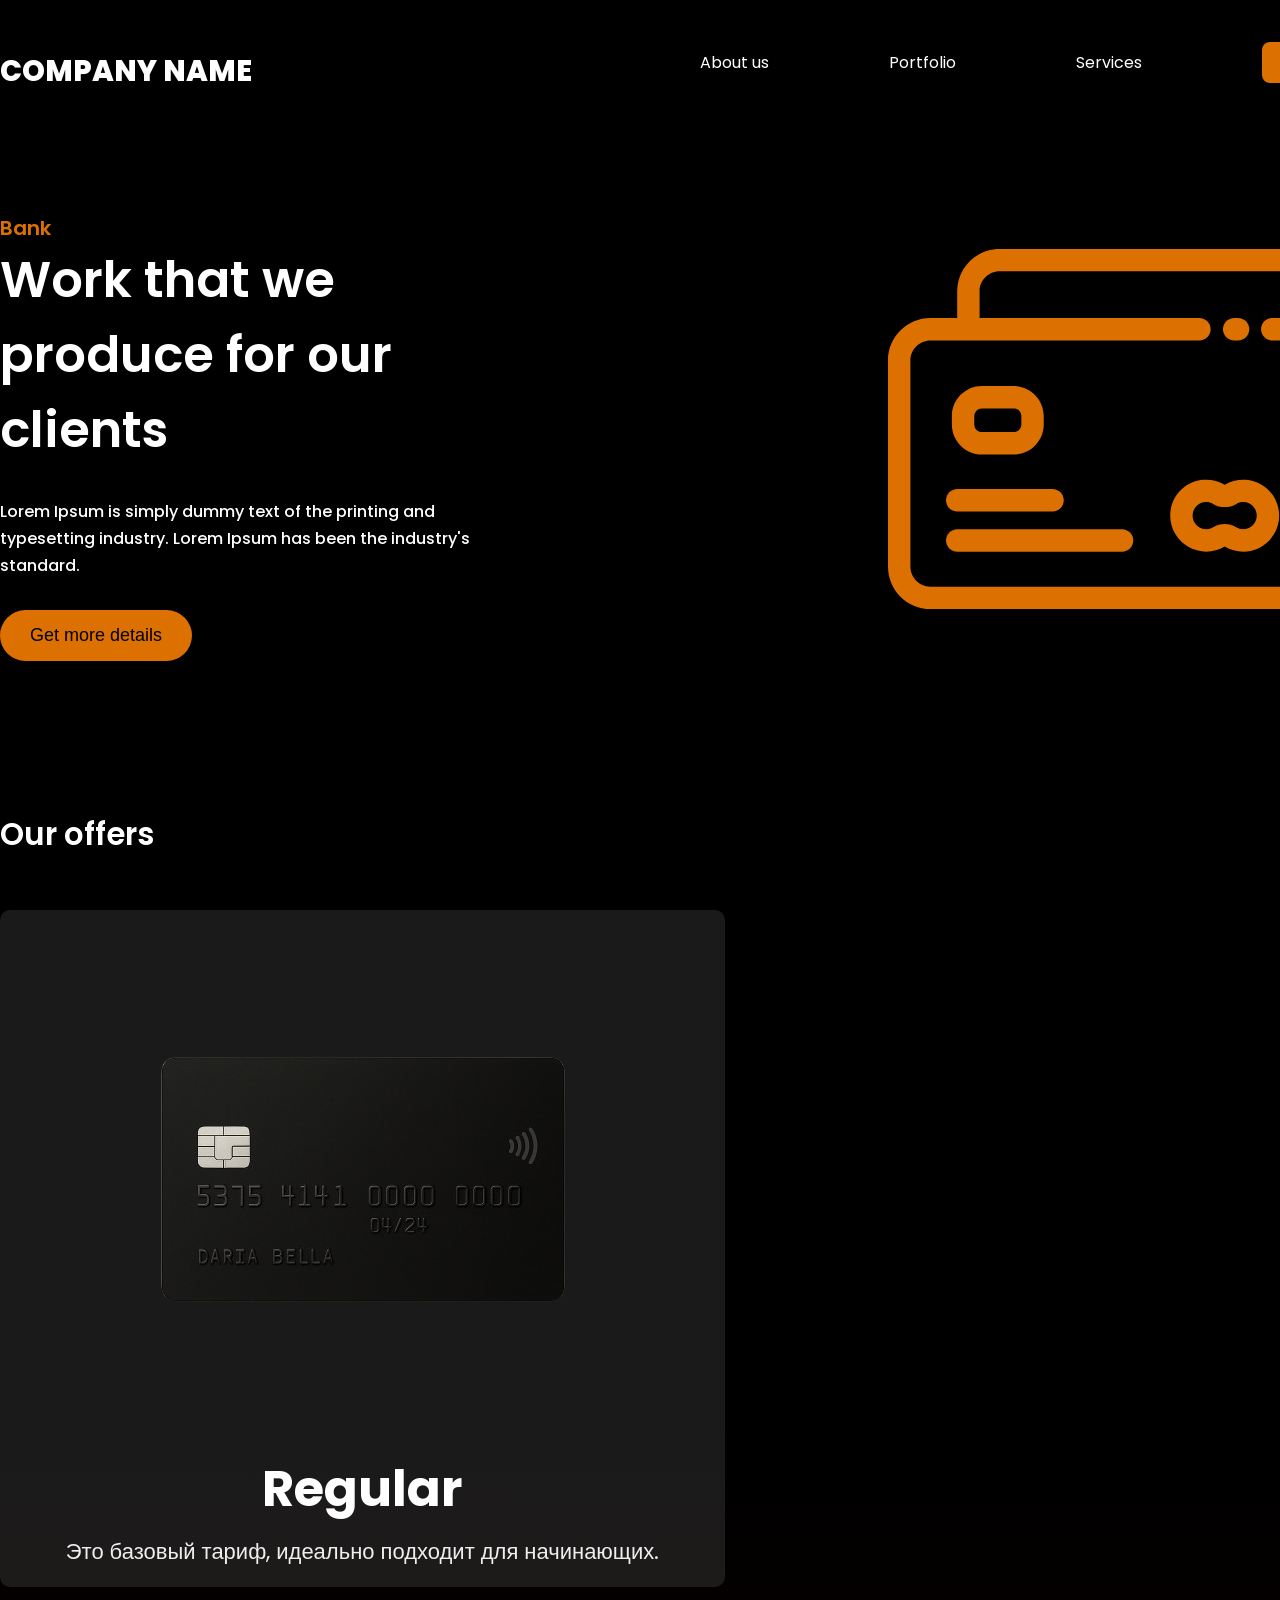
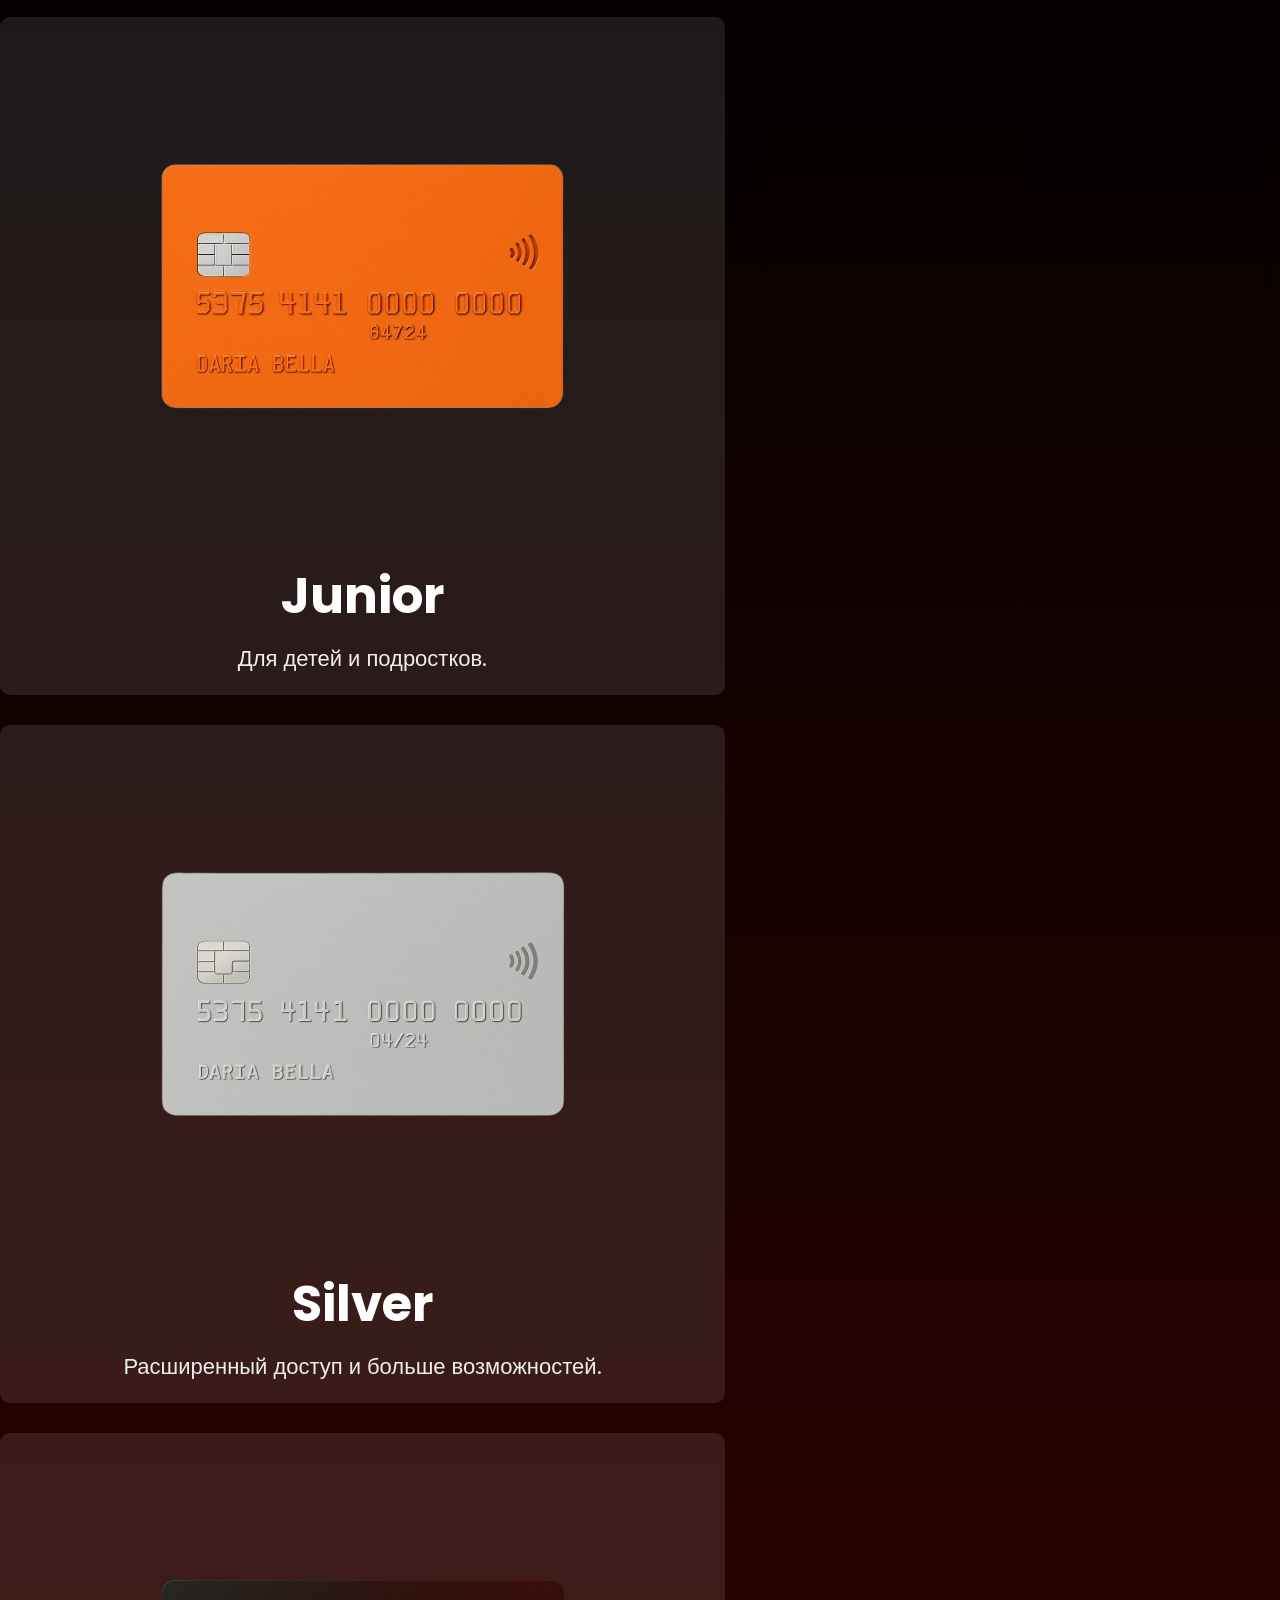
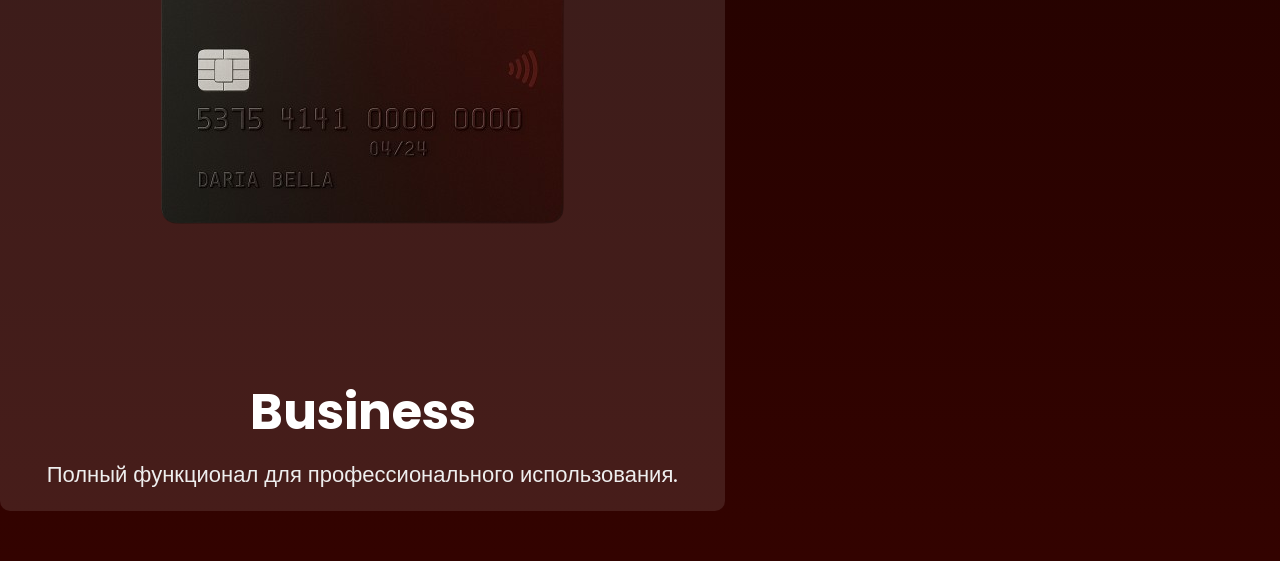
==== index.html @ dab97b16 "first comm" ====
<!DOCTYPE html>
<html lang="en">
<head>
    <meta charset="UTF-8">
    <meta name="viewport" content="width=device-width, initial-scale=1.0">
    <title>Name</title>
    <link rel="stylesheet" href="css/style.css">
</head>

<body>
    <div class="wrapper">
        <header class="container">
            <span class="logo">Company Name</span>
            <nav>
                <ul>
                    <!-- <li class="active"><a href="#">Home</a></li> -->
                    <li>
                        <a href="#">About us</a>
                        <ul class="dropdown">
                          <li><a href="#">Our Team</a></li>
                          <li><a href="#">Our History</a></li>
                        </ul>
                      </li>
                      <li>
                        <a href="#">Portfolio</a>
                        <ul class="dropdown">
                          <li><a href="#">Web</a></li>
                          <li><a href="#">Mobile</a></li>
                          <li><a href="#">Design</a></li>
                        </ul>
                      </li>
                      <li>
                        <a href="#">Services</a>
                        <ul class="dropdown">
                          <li><a href="#">Consulting</a></li>
                          <li><a href="#">Support</a></li>
                        </ul>
                      </li>
                      
                    <li class="btn"><a href="login.html">Login/Sign up</a></li>
                </ul>
            </nav>
        </header>

        <div class="hero container">
            <div class="hero--info">
                <h2>Bank</h2>
                <h1>Work that we
                    produce for our
                    clients</h1>
                <p>Lorem Ipsum is simply dummy text of the printing and
                    typesetting industry. Lorem Ipsum has been the industry's
                    standard.</p>
                <button class="btn">Get more details</button>
            </div>
            <img src="img/picture4.svg" alt="">
        </div>
        <div class="container trending">
            <a href="#" class="see-all">SEE ALL</a>
            <h3>Our offers</h3>
            

            <div class="cards">
                <div class="block">
                  <img src="img/11.png" alt="">
                  <h3>Regular</h3>
                  <p>Это базовый тариф, идеально подходит для начинающих.</p>
                </div>
                <div class="block">
                  <img src="img/12.png" alt="">
                  <h3>Junior</h3>
                  <p>Для детей и подростков.</p>
                </div>
                <div class="block">
                  <img src="img/13.png" alt="">
                  <h3>Silver</h3>
                  <p>Расширенный доступ и больше возможностей.</p>
                </div>
                <div class="block">
                  <img src="img/14.png" alt="">
                  <h3>Business</h3>
                  <p>Полный функционал для профессионального использования.</p>
                </div>
            </div>              
        </div>
    </div>
</body>

</html>
---- css/style.css ----
@import url('https://fonts.googleapis.com/css2?family=Poppins:ital,wght@0,100;0,200;0,300;0,400;0,500;0,600;0,700;0,800;0,900;1,100;1,200;1,300;1,400;1,500;1,600;1,700;1,800;1,900&display=swap');

* {
    margin: 0;
    padding: 0;
}

body {
    font-family: 'Poppins', sans-serif;
    font-weight: 400;
    color: #fff;
    font-size: 16px;
}

a {
    text-decoration: none;
}

img {
    max-width: 100%;
}

.wrapper {
    background: linear-gradient(180deg,rgb(0, 0, 0) 38%, rgba(51, 3, 0, 1) 100%);    
    width: 100%;
}

.container {
    width: 1400px;
    margin: 0 auto;
}

header {
    padding: 50px 0;
}

header .logo {
    text-transform: uppercase;
    font-size: 29px;
    font-weight: 800;
}

header nav {
    float: right;
    width: 50%;
}

header nav ul {
    list-style: none;
    display: flex;
    justify-content: space-between;
    z-index: 2;
    position: relative;
}

header nav ul li {
    display: inline-block;
    position: relative;
}

header nav ul li a {
    color: #fff;
    transition: color 0.3s ease;
}

header nav ul li:hover a {
    color: #DC7000;
  }

header nav ul li.active a {
    position: relative;
    text-decoration: none;
    overflow: hidden;
}


header nav ul li:not(.active):not(.btn) a {
    position: relative;
    text-decoration: none;
    overflow: hidden;
}

header nav ul li.btn a {
    background: #DC7000;
    padding: 9px 17px;
    border-radius: 8px;
    transition: all 0.3s ease-in-out;
    color: #000000;
}

header nav ul li.btn a:hover {
    background: #330300;
    color: #DC7000;
}

header nav ul li .dropdown {
    display: none;
    position: absolute;
    top: 100%;
    left: 50%;
    transform: translateX(-50%);
    background: rgba(26, 26, 26, 0.9); /* Размытие */
    border-radius: 12px;
    padding: 12px 0;
    min-width: 200px;
    box-shadow: 0 6px 12px rgba(0, 0, 0, 0.3);
    backdrop-filter: blur(8px);
    opacity: 0;
    visibility: hidden;
    transition: all 0.4s ease-in-out;
    text-align: center;
}


  

header nav ul li:hover .dropdown {
    display: block;
    opacity: 1;
    visibility: visible;
}


  
header nav ul li .dropdown li {
    display: block;
}
  
header nav ul li .dropdown li a {
    display: block;
    padding: 12px 22px;
    font-weight: 500;
    color: #fff;
    transition: background 0.3s ease, color 0.3s ease;
    border-radius: 8px;
    text-align: center;
}


  
header nav ul li .dropdown li a:hover {
    background: #DC7000;
    color: #000;
}



.hero {
    padding-bottom: 100px;
    position: relative;
    z-index: 1;
}

.hero--info {
    width: 530px;
    padding-top: 70px;
}

.hero--info h2 {
    color: #DC7000;
    font-size: 20px;
    font-weight: 600;
}

.hero--info h1 {
    font-size: 50px;
    font-weight: 600;
}

.hero--info p {
    font-weight: 500;
    line-height: 170%;
    margin: 30px 0;
}

.hero--info .btn {
    background: #DC7000;
    color: #000000;
    border-radius: 30px;
    padding: 15px 30px;
    border: 0;
    transition: all 0.3s ease;
    font-size: 18px;
}

.hero--info .btn:hover {
    cursor: pointer;
    transform: scale(1.1);
    background: #330300;
    color: #DC7000;
    
}

.hero img {
    position: absolute;
    top: 30px;
    right: 0;
}


.trending {
    padding-top: 50px;
}

.trending h3 {
    font-weight: 600;
    font-size: 31px;
}

.trending .see-all {
    color: #fff;
    background: #25211D;
    border-radius: 5px;
    padding: 12px 23px;
    float: right;
    display: block;
    transition: all 0.3s ease;
}

.trending .see-all:hover {
    transform: scale(1.1);
}

.trending .cards {
    display: flex;
    flex-wrap: wrap; 
    justify-content: space-between;
    gap: 30px; 
    width: 100%;
    padding: 50px 0;
}

.cards .block {
    flex: 0 1 calc(50% - 15px); 
    background-color: rgba(255, 255, 255, 0.1);
    padding: 20px;
    border-radius: 10px;
    text-align: center;
}

.cards .block h3 {
    font-size: 50px;
    font-weight: 700;
    margin: 15px 0 10px;
    color: #fff;
    text-align: center;
}

.cards .block p {
    margin-top: 10px;
    font-size: 22px; 
    color: #eee;
    line-height: 1.4;
}
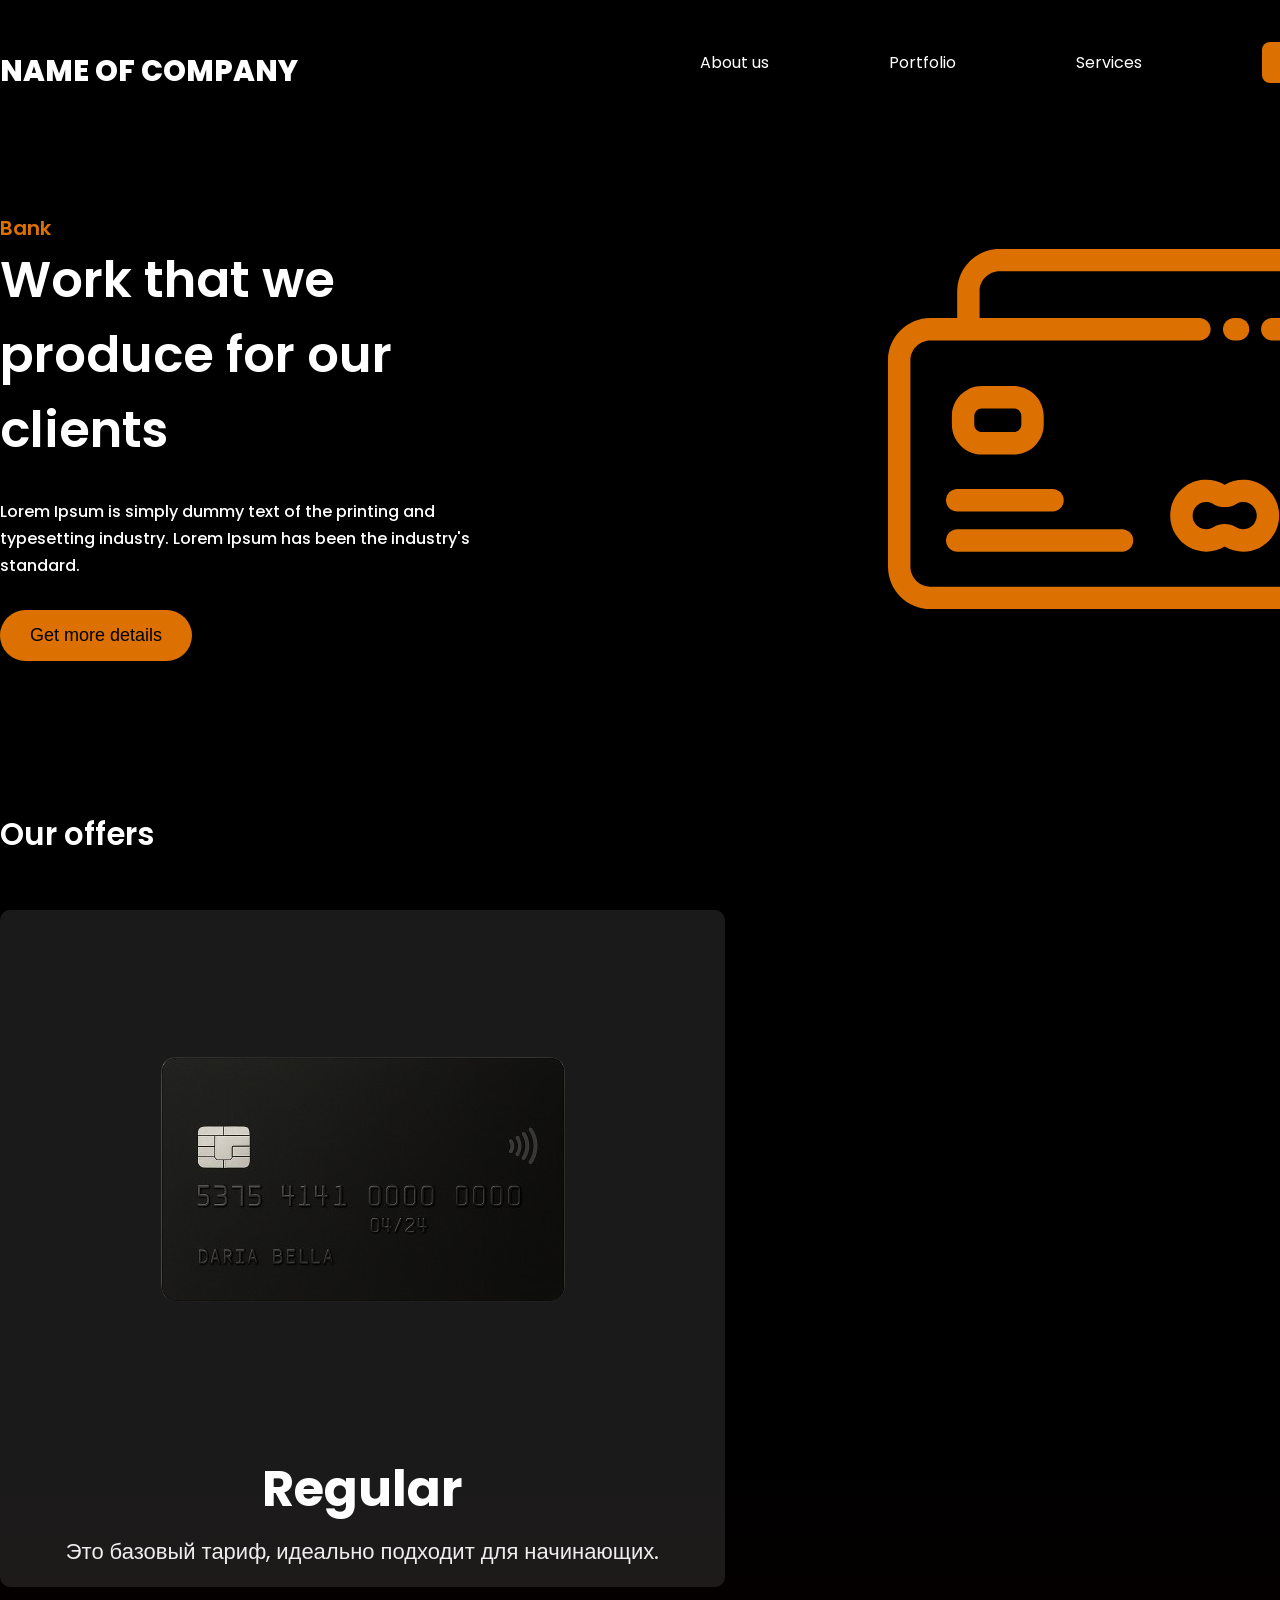
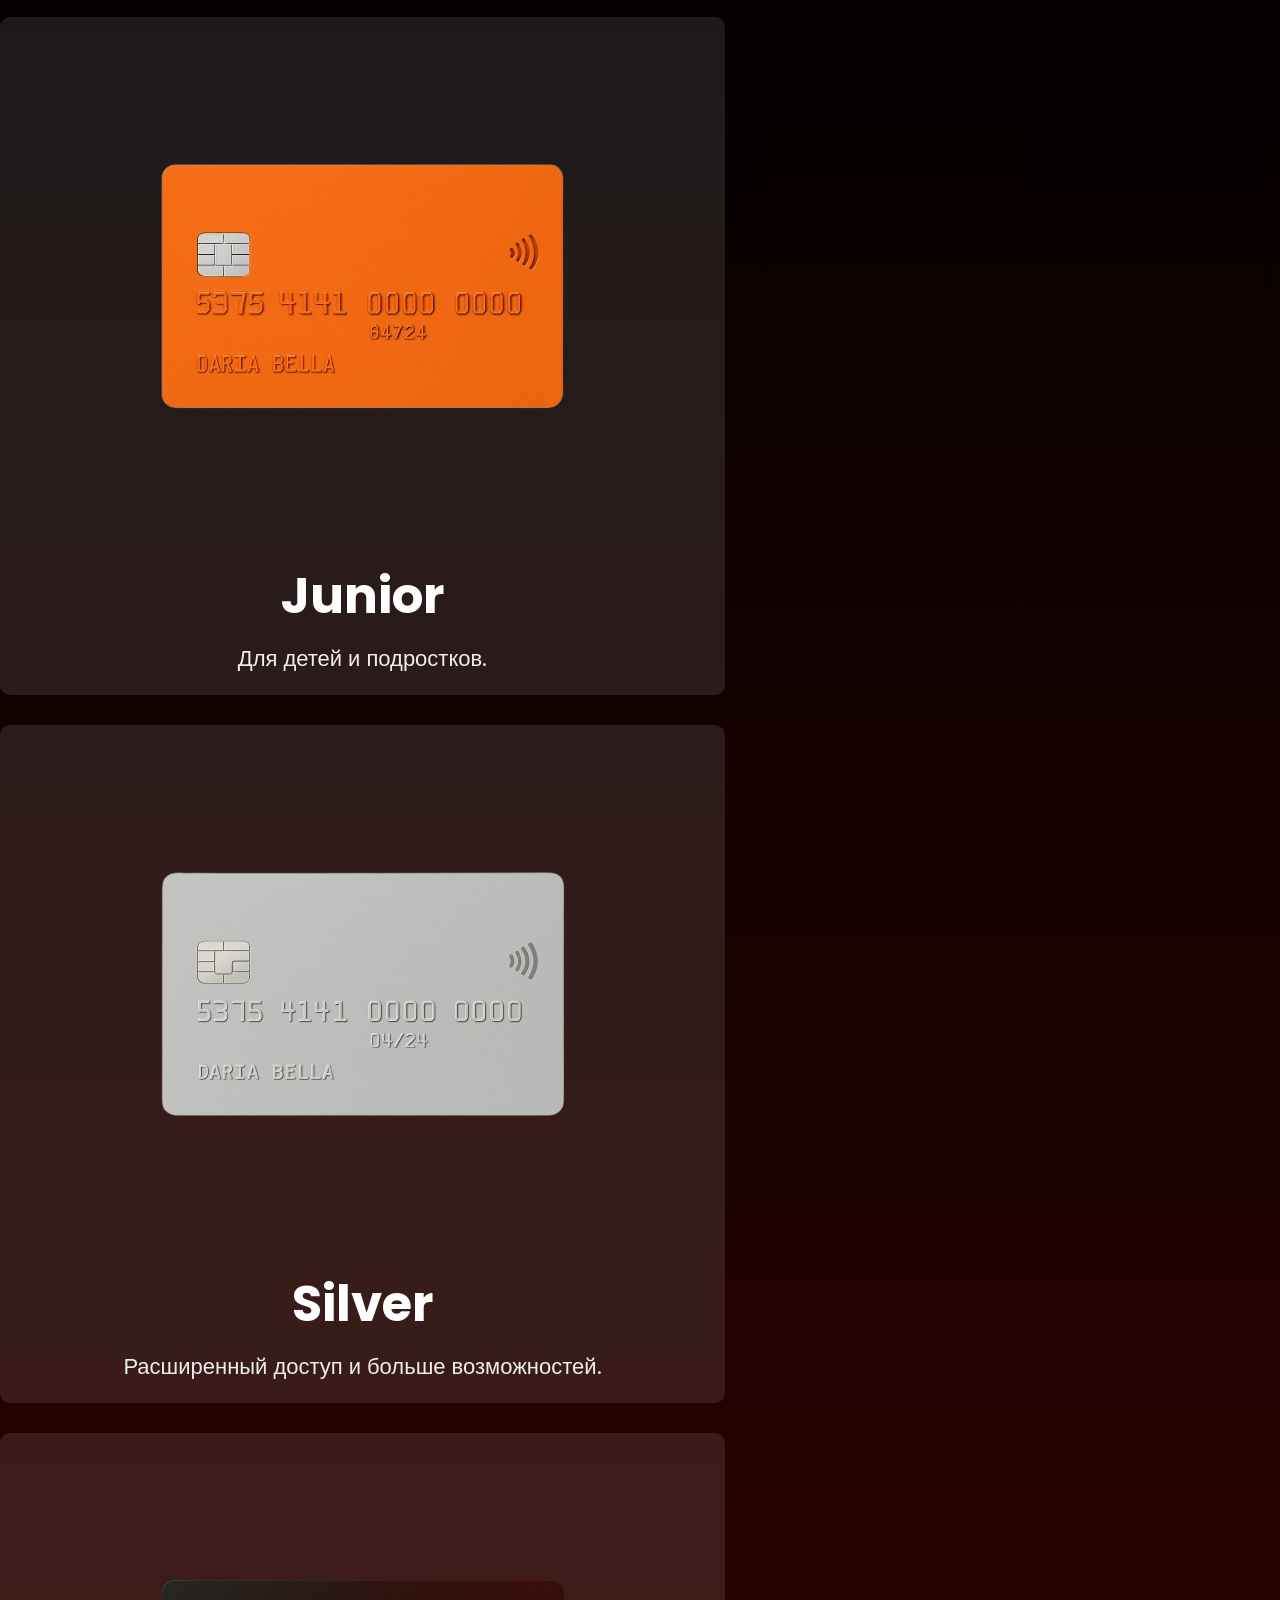
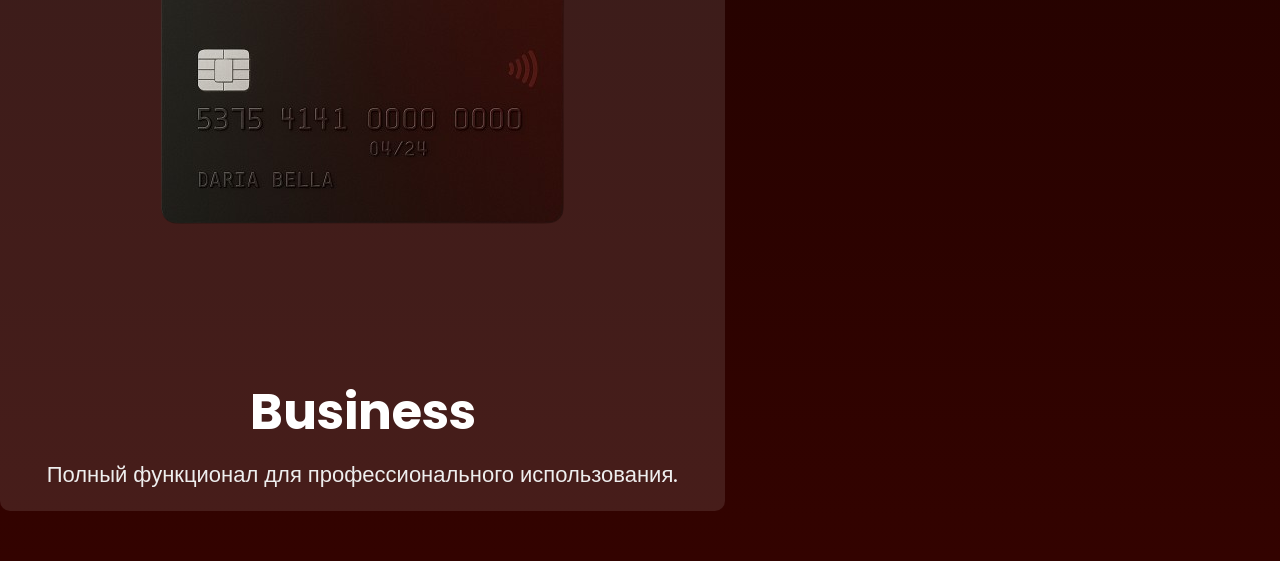
==== commit 854a0846: "latest" ====
--- a/index.html
+++ b/index.html
@@ -10,7 +10,7 @@
 <body>
     <div class="wrapper">
         <header class="container">
-            <span class="logo">Company Name</span>
+            <span class="logo">Name of Company</span>
             <nav>
                 <ul>
                     <!-- <li class="active"><a href="#">Home</a></li> -->
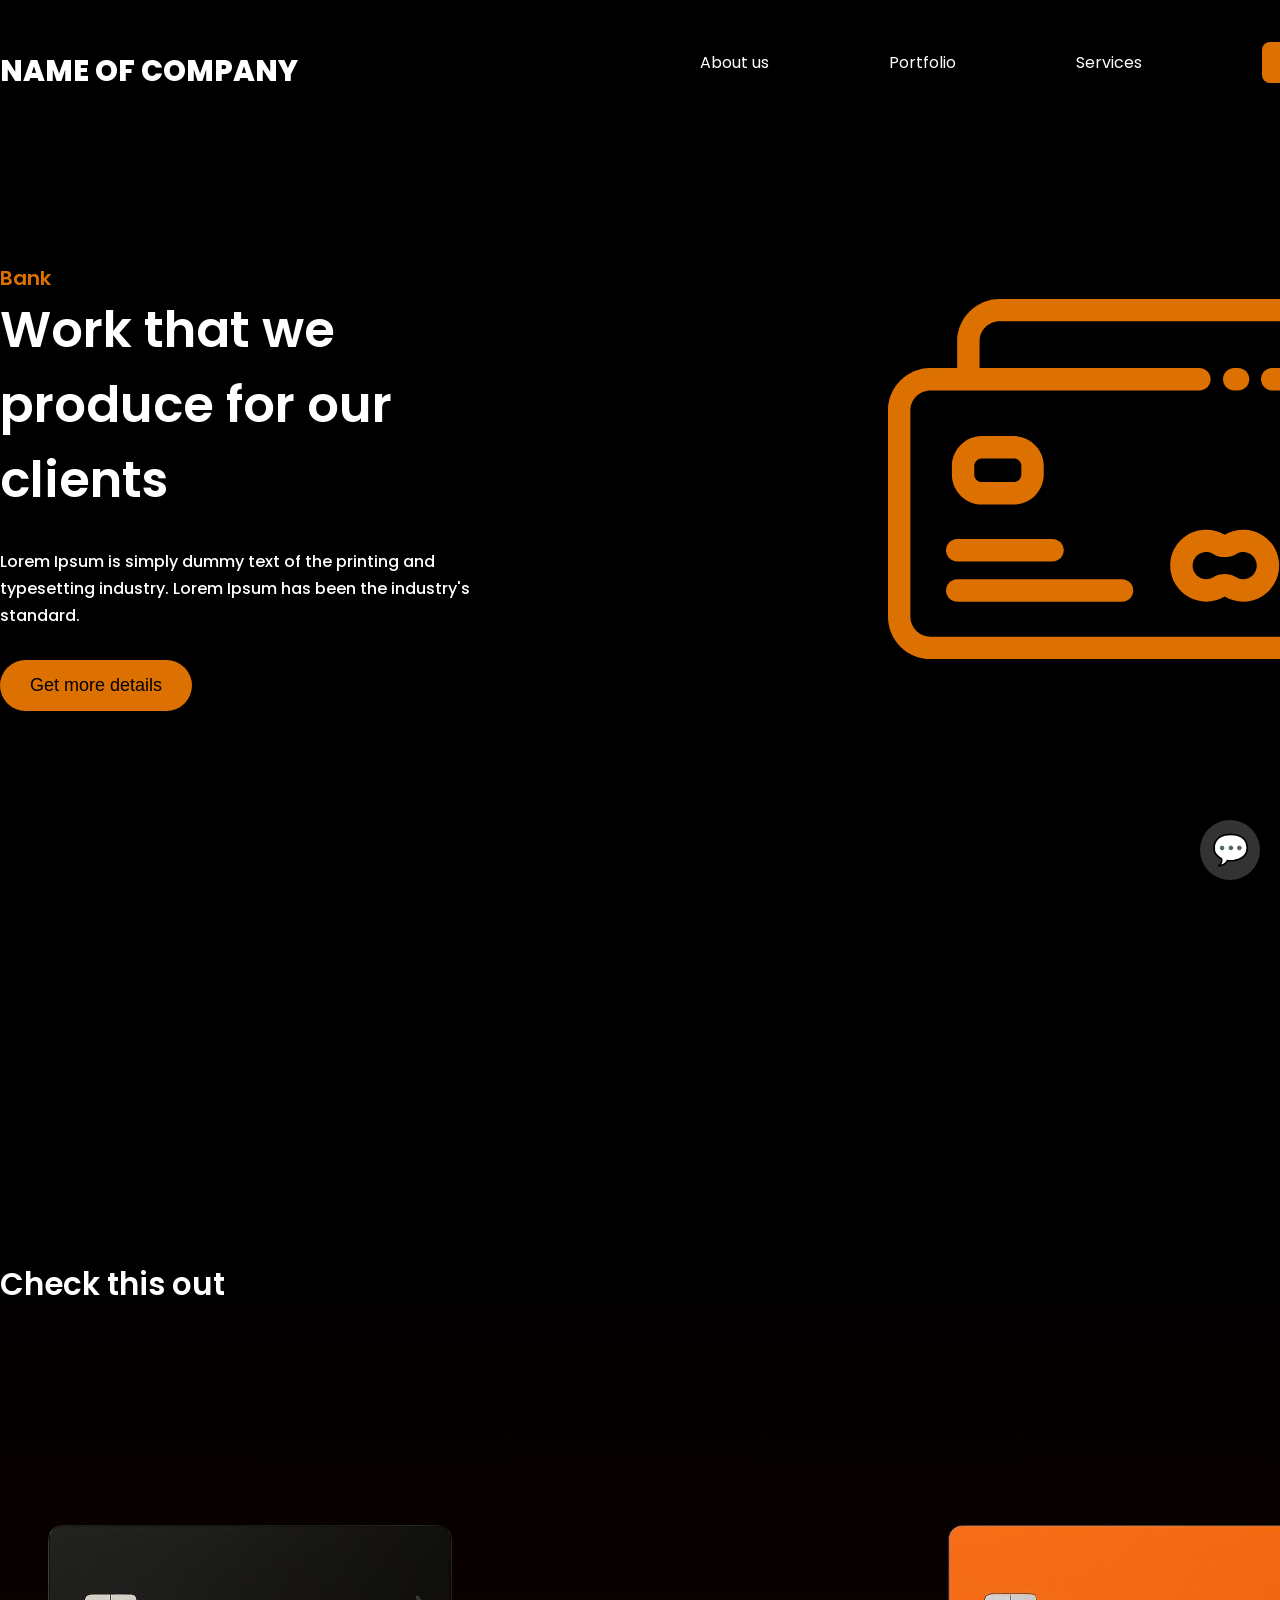
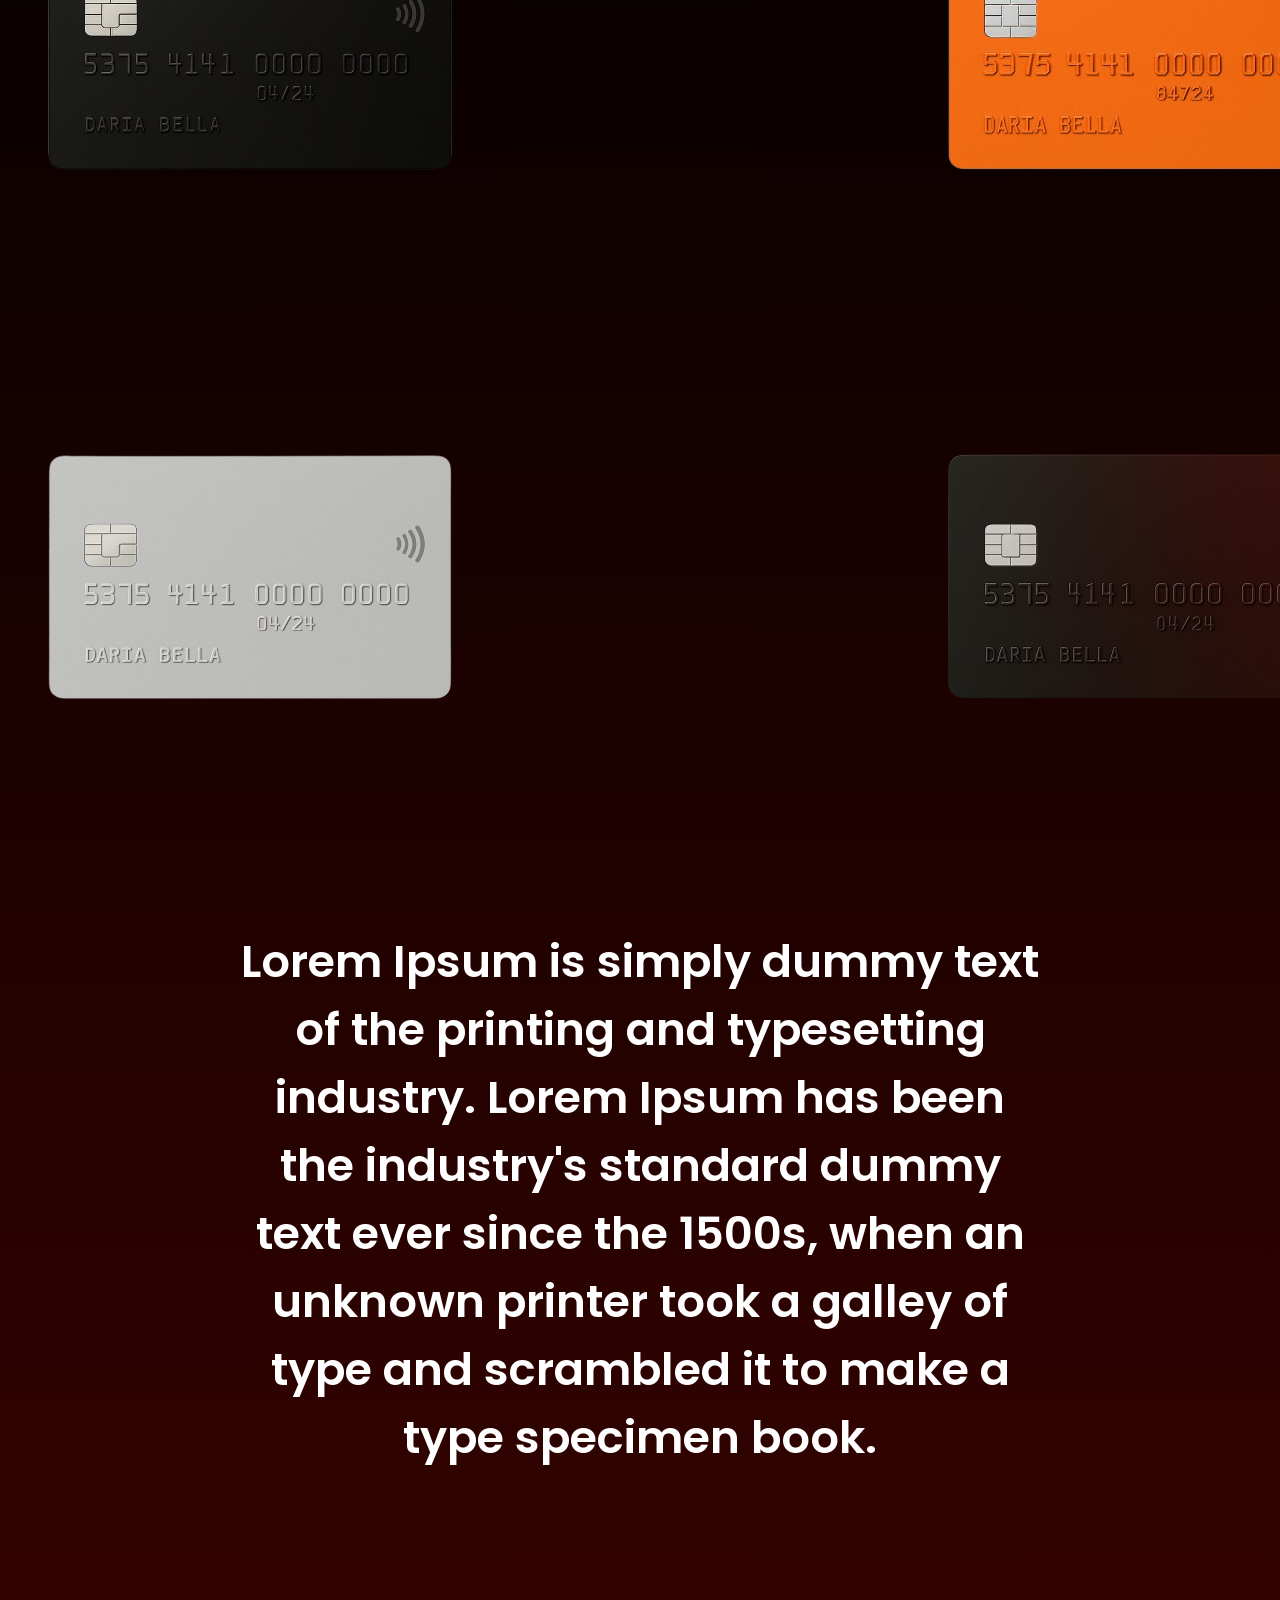
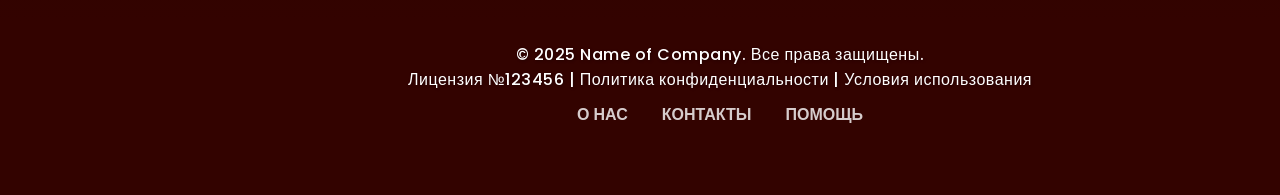
==== commit 222caa74: "Update" ====
--- a/index.html
+++ b/index.html
@@ -13,7 +13,6 @@
             <span class="logo">Name of Company</span>
             <nav>
                 <ul>
-                    <!-- <li class="active"><a href="#">Home</a></li> -->
                     <li>
                         <a href="#">About us</a>
                         <ul class="dropdown">
@@ -37,12 +36,12 @@
                         </ul>
                       </li>
                       
-                    <li class="btn"><a href="login.html">Login/Sign up</a></li>
+                    <li class="btn"><a id="accountButton" href="login.html">Login/Sign up</a></li>
                 </ul>
             </nav>
         </header>
 
-        <div class="hero container">
+        <div style="margin-top: 50px;" class="hero container">
             <div class="hero--info">
                 <h2>Bank</h2>
                 <h1>Work that we
@@ -51,39 +50,51 @@
                 <p>Lorem Ipsum is simply dummy text of the printing and
                     typesetting industry. Lorem Ipsum has been the industry's
                     standard.</p>
-                <button class="btn">Get more details</button>
+                <button style="margin-bottom: 400px;" class="btn">Get more details</button>
             </div>
             <img src="img/picture4.svg" alt="">
         </div>
         <div class="container trending">
-            <a href="#" class="see-all">SEE ALL</a>
-            <h3>Our offers</h3>
+            <a href="cards.html" class="see-all">SEE ALL</a>
+            <h3>Check this out</h3>
             
 
             <div class="cards">
-                <div class="block">
-                  <img src="img/11.png" alt="">
-                  <h3>Regular</h3>
-                  <p>Это базовый тариф, идеально подходит для начинающих.</p>
-                </div>
-                <div class="block">
-                  <img src="img/12.png" alt="">
-                  <h3>Junior</h3>
-                  <p>Для детей и подростков.</p>
-                </div>
-                <div class="block">
-                  <img src="img/13.png" alt="">
-                  <h3>Silver</h3>
-                  <p>Расширенный доступ и больше возможностей.</p>
-                </div>
-                <div class="block">
-                  <img src="img/14.png" alt="">
-                  <h3>Business</h3>
-                  <p>Полный функционал для профессионального использования.</p>
-                </div>
+                <img src="img/11.png" alt="Regular">
+                <img src="img/12.png" alt="Junior">
+                <img src="img/13.png" alt="Silver">
+                <img src="img/14.png" alt="Business">
             </div>              
         </div>
+        <div class="container big-text">
+          <p style="margin-bottom: 100px;" >Lorem Ipsum is simply dummy text of the printing and typesetting industry. 
+            Lorem Ipsum has been the industry's standard dummy text ever since the 1500s, 
+            when an unknown printer took a galley of type and scrambled it to make a type 
+            specimen book.</p>
+        </div>
+      
     </div>
+    <script src="js/script.js"></script>
+    <a href="support.html" class="floating-button">💬</a>
+    <footer class="footer">
+      <div class="container">
+          <div class="footer-content">
+              <p>&copy; 2025 Name of Company. Все права защищены.</p>
+              <p>Лицензия №123456 | <a style="color: white;" href="privacy.html">Политика конфиденциальности</a> | <a style="color: white;" href="terms.html">Условия использования</a></p>
+          </div>
+          <div class="footer-links">
+              <a href="#">О нас</a>
+              <a style="margin-left: 30px;" href="#">Контакты</a>
+              <a style="margin-left: 30px;" href="#">Помощь</a>
+          </div>
+          <div class="social-links">
+              <a href="#"><i class='bx bxl-facebook'></i></a>
+              <a href="#"><i class='bx bxl-twitter'></i></a>
+              <a href="#"><i class='bx bxl-linkedin'></i></a>
+          </div>
+      </div>
+  </footer>
+  
 </body>
 
 </html>
--- a/css/style.css
+++ b/css/style.css
@@ -230,25 +230,132 @@
     padding: 50px 0;
 }
 
-.cards .block {
-    flex: 0 1 calc(50% - 15px); 
-    background-color: rgba(255, 255, 255, 0.1);
+.cards {
+    display: grid;
+    grid-template-columns: repeat(2, 1fr); /* две колонки */
+    gap: 20px; /* расстояние между карточками */
+    justify-items: center; /* выравнивание по центру */
+    margin-top: 40px;
+}
+
+  .cards img {
+    width: 500px;  /* или другой нужный размер */
+    height: auto;
+    opacity: 0;
+    transform: translateX(-100px);
+    transition: all 0.6s ease;
+}
+
+.big-text {
+    padding: 50px 0;
+    font-size: 45px;
+    font-weight: 600;
+    text-align: center;
+    width: 800px;
+}
+
+.floating-button {
+    position: fixed;
+    bottom: 20px;
+    right: 20px;
+    width: 60px;
+    height: 60px;
+    background: rgba(255, 255, 255, 0.2); /* Полупрозрачный эффект */
+    backdrop-filter: blur(10px);
+    color: #fff;
+    font-size: 30px;
+    text-align: center;
+    line-height: 60px;
+    border-radius: 50%;
+    text-decoration: none;
+    box-shadow: 0 4px 8px rgba(0, 0, 0, 0.3);
+    transition: all 0.3s ease-in-out;
+}
+
+.floating-button:hover {
+    background: rgba(255, 255, 255, 0.4); /* Чуть светлее при наведении */
+    transform: scale(1.1); /* Увеличение */
+    box-shadow: 0 6px 12px rgba(255, 255, 255, 0.5); /* Эффект свечения */
+}
+
+.footer {
+    background: rgba(51, 3, 0, 1); /* Чистый цвет */
     padding: 20px;
-    border-radius: 10px;
-    text-align: center;
-}
-
-.cards .block h3 {
-    font-size: 50px;
-    font-weight: 700;
-    margin: 15px 0 10px;
-    color: #fff;
-    text-align: center;
-}
-
-.cards .block p {
+    text-align: center;
+
+}
+
+.footer-content p {
+    font-size: 16px;
+    font-weight: 500;
+    color: #ffffff; /* Чёрный текст */
+}
+
+.footer-links {
     margin-top: 10px;
-    font-size: 22px; 
-    color: #eee;
-    line-height: 1.4;
-}+}
+
+
+.footer-links a {
+    font-size: 16px;
+    font-weight: 600;
+    color: #ffffff;
+    text-decoration: none;
+    transition: 0.3s ease-in-out;
+}
+
+.footer-links a:hover {
+    text-decoration: underline;
+}
+
+.social-links {
+    margin-top: 15px;
+}
+
+.social-links a {
+    color: #fff;
+    font-size: 22px;
+    margin: 0 10px;
+    transition: 0.3s;
+}
+
+.social-links a:hover {
+    transform: scale(1.2);
+    color: #DC7000;
+}
+
+.footer-content p {
+    font-size: 16px; /* Чуть крупнее, для лучшей читаемости */
+    font-weight: 500; /* Делаем текст чуть выразительнее */
+    letter-spacing: 0.5px; /* Добавляем небольшое расстояние между буквами */
+    text-shadow: 1px 1px 3px rgba(0, 0, 0, 0.3); /* Лёгкий эффект тени */
+}
+
+.footer-links a {
+    font-size: 16px;
+    font-weight: 600;
+    text-transform: uppercase; /* Делаем ссылки более заметными */
+    color: rgba(255, 255, 255, 0.8);
+    transition: color 0.3s ease-in-out;
+}
+
+.footer-links a:hover {
+    color: #000000; /* Акцентный цвет при наведении */
+    text-decoration: underline;
+}
+
+#logoutButton {
+    background: #DC7000;
+    color: #fff;
+    padding: 12px 20px;
+    font-size: 16px;
+    border: none;
+    border-radius: 8px;
+    cursor: pointer;
+    transition: 0.3s ease-in-out;
+}
+
+#logoutButton:hover {
+    background: #330300;
+    transform: scale(1.1);
+}
